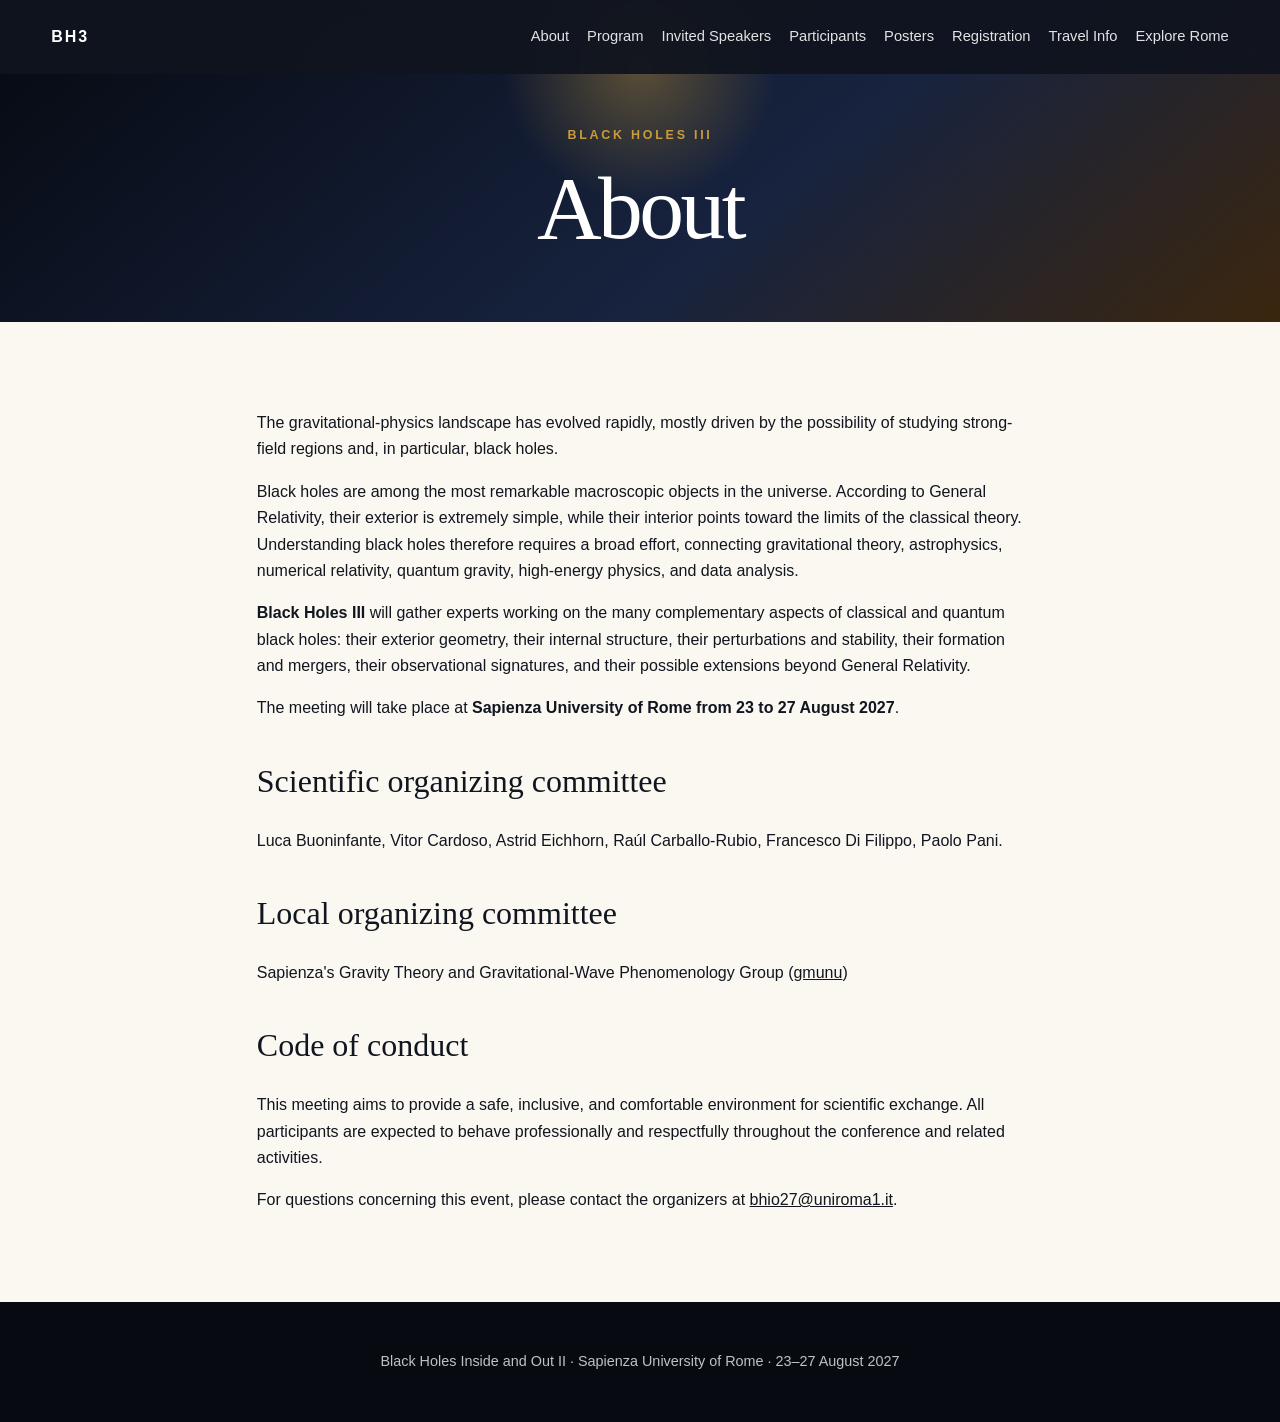
==== about.html @ e86821a5 "footer" ====
<!doctype html><html lang="en"><head>
<link rel="icon" type="image/png" href="assets/favicon.png">
<link rel="apple-touch-icon" href="assets/favicon.png">
<meta charset="utf-8"/><meta name="viewport" content="width=device-width, initial-scale=1"/><title>About — BH3</title><link rel="stylesheet" href="assets/style.css"/></head><body><header class="site-header small"><nav class="nav"><a class="brand" href="index.html">BH3</a><button class="nav-toggle" aria-label="Toggle navigation">☰</button>
<div class="nav-links">
        <a href="about.html">About</a>
        <a href="program.html">Program</a>
        <a href="speakers.html">Invited Speakers</a>
        <a href="participants.html">Participants</a>
        <a href="posters.html">Posters</a>
        <a href="registration.html">Registration</a>
        <a href="travel.html">Travel Info</a>
        <a href="explore-rome.html">Explore Rome</a>
      </div>
</nav></header><main class="page"><section class="page-title"><p class="eyebrow">Black Holes III</p><h1>About</h1></section><section class="section narrow"><p>The gravitational-physics landscape has evolved rapidly, mostly driven by the possibility of studying strong-field regions and, in particular, black holes.</p><p>Black holes are among the most remarkable macroscopic objects in the universe. According to General Relativity, their exterior is extremely simple, while their interior points toward the limits of the classical theory. Understanding black holes therefore requires a broad effort, connecting gravitational theory, astrophysics, numerical relativity, quantum gravity, high-energy physics, and data analysis.</p><p><strong>Black Holes III</strong> will gather experts working on the many complementary aspects of classical and quantum black holes: their exterior geometry, their internal structure, their perturbations and stability, their formation and mergers, their observational signatures, and their possible extensions beyond General Relativity.</p><p>The meeting will take place at <strong>Sapienza University of Rome from 23 to 27 August 2027</strong>.</p><h2>Scientific organizing committee</h2><p>Luca Buoninfante, Vitor Cardoso, Astrid Eichhorn, Raúl Carballo-Rubio, Francesco Di Filippo, Paolo Pani.</p><h2>Local organizing committee</h2><p>
 Sapienza's Gravity Theory and Gravitational-Wave Phenomenology Group (<a href="https://gmunu.web.uniroma1.it/"
     target="_blank"
     rel="noopener noreferrer">gmunu</a>)
  </p><h2>Code of conduct</h2><p>This meeting aims to provide a safe, inclusive, and comfortable environment for scientific exchange. All participants are expected to behave professionally and respectfully throughout the conference and related activities.</p><p>For questions concerning this event, please contact the organizers at <a href="mailto:bhio27@uniroma1.it">bhio27@uniroma1.it</a>.</p></section></main>
  <script src="footer.js"></script>
  <script src="assets/script.js"></script></body></html>
---- assets/style.css ----
:root {
  --ink: #10151f;
  --paper: #fbf8f2;
  --paper-2: #f2ede4;
  --gold: #c89b3c;
  --blue: #17233f;
  --muted: #697181;
  --line: #ddd3c3;
}
* { box-sizing: border-box; }
html { scroll-behavior: smooth; }
body {
  margin: 0;
  color: var(--ink);
  background: var(--paper);
  font-family: Inter, -apple-system, BlinkMacSystemFont, "Segoe UI", sans-serif;
  line-height: 1.65;
}
a { color: inherit; }
.site-header {
    position: fixed;
    top: 0;
    left: 0;
    right: 0;
    z-index: 1000;

    background: rgba(16, 21, 31, 0.95);
    backdrop-filter: blur(8px);
}
.site-header.small {
    background: rgba(16,21,31,.95);
}
.nav {
  min-height: 74px;
  display: flex;
  align-items: center;
  justify-content: space-between;
  gap: 20px;
  padding: 0 4vw;
  color: white;
}
.brand {
  font-weight: 800;
  letter-spacing: .12em;
  text-decoration: none;
  text-transform: uppercase;
  white-space: nowrap;
}
.nav-links {
  display: flex;
  flex-wrap: wrap;
  justify-content: flex-end;
  gap: 18px;
  font-size: .92rem;
}
.nav-links a {
  color: rgba(255,255,255,.88);
  text-decoration: none;
  border-bottom: 1px solid transparent;
}
.nav-links a:hover { color: white; border-color: var(--gold); }
.nav-toggle { display: none; background: transparent; color: white; border: 0; font-size: 1.6rem; }

.hero {
  min-height: 100vh;
  display: grid;
  place-items: center;
  position: relative;
  overflow: hidden;

  background-image: url("bhio-topics-hero-v2.png");
  background-size: cover;
  background-position: center;
  background-repeat: no-repeat;
}

.hero::before {
  content: none;
}

.hero-overlay {
  position: absolute;
  inset: 0;
  background: linear-gradient(
    90deg,
    rgba(2, 3, 8, 0.48),
    rgba(2, 3, 8, 0.22) 60%,
    rgba(2, 3, 8, 0.36)
  );
}


.hero-content {
  position: relative;
  z-index: 2;
  max-width: 980px;
  padding: 120px 24px 60px;
  color: white;
  text-align: center;
}
.eyebrow {
  margin: 0 0 12px;
  color: var(--gold);
  text-transform: uppercase;
  letter-spacing: .22em;
  font-size: .78rem;
  font-weight: 800;
}
h1, h2, h3 { line-height: 1.12; }
.hero h1 {
  margin: 0 0 28px;
  font-family: Georgia, 'Times New Roman', serif;
  font-size: clamp(3.4rem, 9vw, 8.7rem);
  font-weight: 500;
  letter-spacing: -.05em;
  text-shadow: 0 18px 48px rgba(0,0,0,.65);
}
.venue, .city, .dates {
  margin: 6px 0;
  font-size: clamp(1.15rem, 2vw, 1.55rem);
  letter-spacing: .03em;
}
.dates { color: #f3d18b; font-weight: 700; }
.hero-actions { display: flex; flex-wrap: wrap; justify-content: center; gap: 14px; margin-top: 32px; }
.button {
  display: inline-block;
  padding: 12px 18px;
  border-radius: 999px;
  text-decoration: none;
  font-weight: 700;
  border: 1px solid currentColor;
}
.button.primary { color: #10151f; background: var(--gold); border-color: var(--gold); }
.button.secondary { color: white; background: rgba(255,255,255,.08); border-color: rgba(255,255,255,.55); }
.section { padding: 72px 6vw; }
.narrow { max-width: 920px; margin: 0 auto; }
.section h2 { font-size: clamp(2rem, 4vw, 3.4rem); font-family: Georgia, 'Times New Roman', serif; font-weight: 500; margin: 0 0 28px; }
.intro p, .theme-block p { font-size: 1.18rem; }
.cards-section { background: var(--paper-2); }
.cards { max-width: 1120px; margin: 0 auto; display: grid; grid-template-columns: repeat(3, 1fr); gap: 24px; }
.card { background: white; border: 1px solid var(--line); padding: 28px; min-height: 190px; box-shadow: 0 18px 40px rgba(20,16,10,.06); }
.card h3 { margin-top: 0; font-size: 1.45rem; }
.theme-block { border-top: 1px solid var(--line); border-bottom: 1px solid var(--line); }
.sponsors { text-align: center; background: #10151f; color: white; }
.muted { color: var(--muted); }
.sponsors .muted { color: rgba(255,255,255,.62); }
footer { padding: 34px 6vw; background: #070a10; color: rgba(255,255,255,.75); text-align: center; font-size: .9rem; }
.page { min-height: 70vh; }
.page-title { padding: 125px 6vw 64px; color: white; background: radial-gradient(circle at 50% 20%, rgba(200,155,60,.4), transparent 20%), linear-gradient(140deg, #060910, #17233f 60%, #3b260e); text-align: center; }
.page-title h1 { margin: 0; font-size: clamp(3rem, 7vw, 6rem); font-family: Georgia, 'Times New Roman', serif; font-weight: 500; letter-spacing: -.04em; }
.page .section h2 { font-size: 2rem; margin-top: 42px; }
.name-list {
    list-style: none;
    padding: 0;
    margin: 0;
    column-count: 1 !important;
    columns: 1 !important;
    column-gap: 0 !important;
}

.name-list li {
    display: block;
    width: 100%;
    padding: 10px 0;
    border-bottom: 1px solid var(--line);
}
.schedule h2 { padding-top: 24px; border-top: 1px solid var(--line); }
ul { padding-left: 1.2rem; }
@media (max-width: 900px) {
  .nav { align-items: flex-start; padding-top: 22px; padding-bottom: 22px; }
  .nav-toggle { display: block; }
  .nav-links { display: none; width: 100%; flex-direction: column; gap: 10px; padding-top: 18px; }
  .nav.open { flex-wrap: wrap; }
  .nav.open .nav-links { display: flex; }
  .cards { grid-template-columns: 1fr; }
  .name-list { columns: 1; }
}

.logo-row {
  display: grid;
  grid-template-columns: repeat(3, minmax(0, 1fr));
  gap: 18px;
  max-width: 650px;
  margin: 24px auto 0;
}

.logo-card {
  height: 105px;
  padding: 18px;
  display: flex;
  align-items: center;
  justify-content: center;
  background: #fff;
  border-radius: 4px;
  box-sizing: border-box;
}

.logo-card img {
  display: block;
  width: 100%;
  height: 100%;
  max-width: 155px;
  object-fit: contain;
}

.support-label {
  margin-top: 28px;
  color: var(--muted);
  font-size: 0.9rem;
  font-weight: 700;
  text-transform: uppercase;
  letter-spacing: 0.08em;
}

@media (max-width: 700px) {
  .logo-row {
    grid-template-columns: repeat(2, minmax(0, 1fr));
  }

  .logo-card {
    height: 90px;
    padding: 14px;
  }
/* } */

.speaker-table {
  width: 100%;
  border-collapse: collapse;
  table-layout: fixed;
}

.speaker-table th,
.speaker-table td {
  padding: 12px 16px;
  text-align: left;
  vertical-align: top;
  border-bottom: 1px solid var(--line);
}

.speaker-table th:first-child,
.speaker-table td:first-child {
  width: 46%;
  padding-right: 32px;
}

.speaker-table th:last-child,
.speaker-table td:last-child {
  width: 62%;
}

.form-frame {
  max-width: 820px;
  margin: 2rem auto;
  background: #ffffff;
  border-radius: 18px;
  overflow: hidden;
  box-shadow: 0 20px 60px rgba(0, 0, 0, 0.18);
}

.questions-block {
  margin-top: 3rem;
}
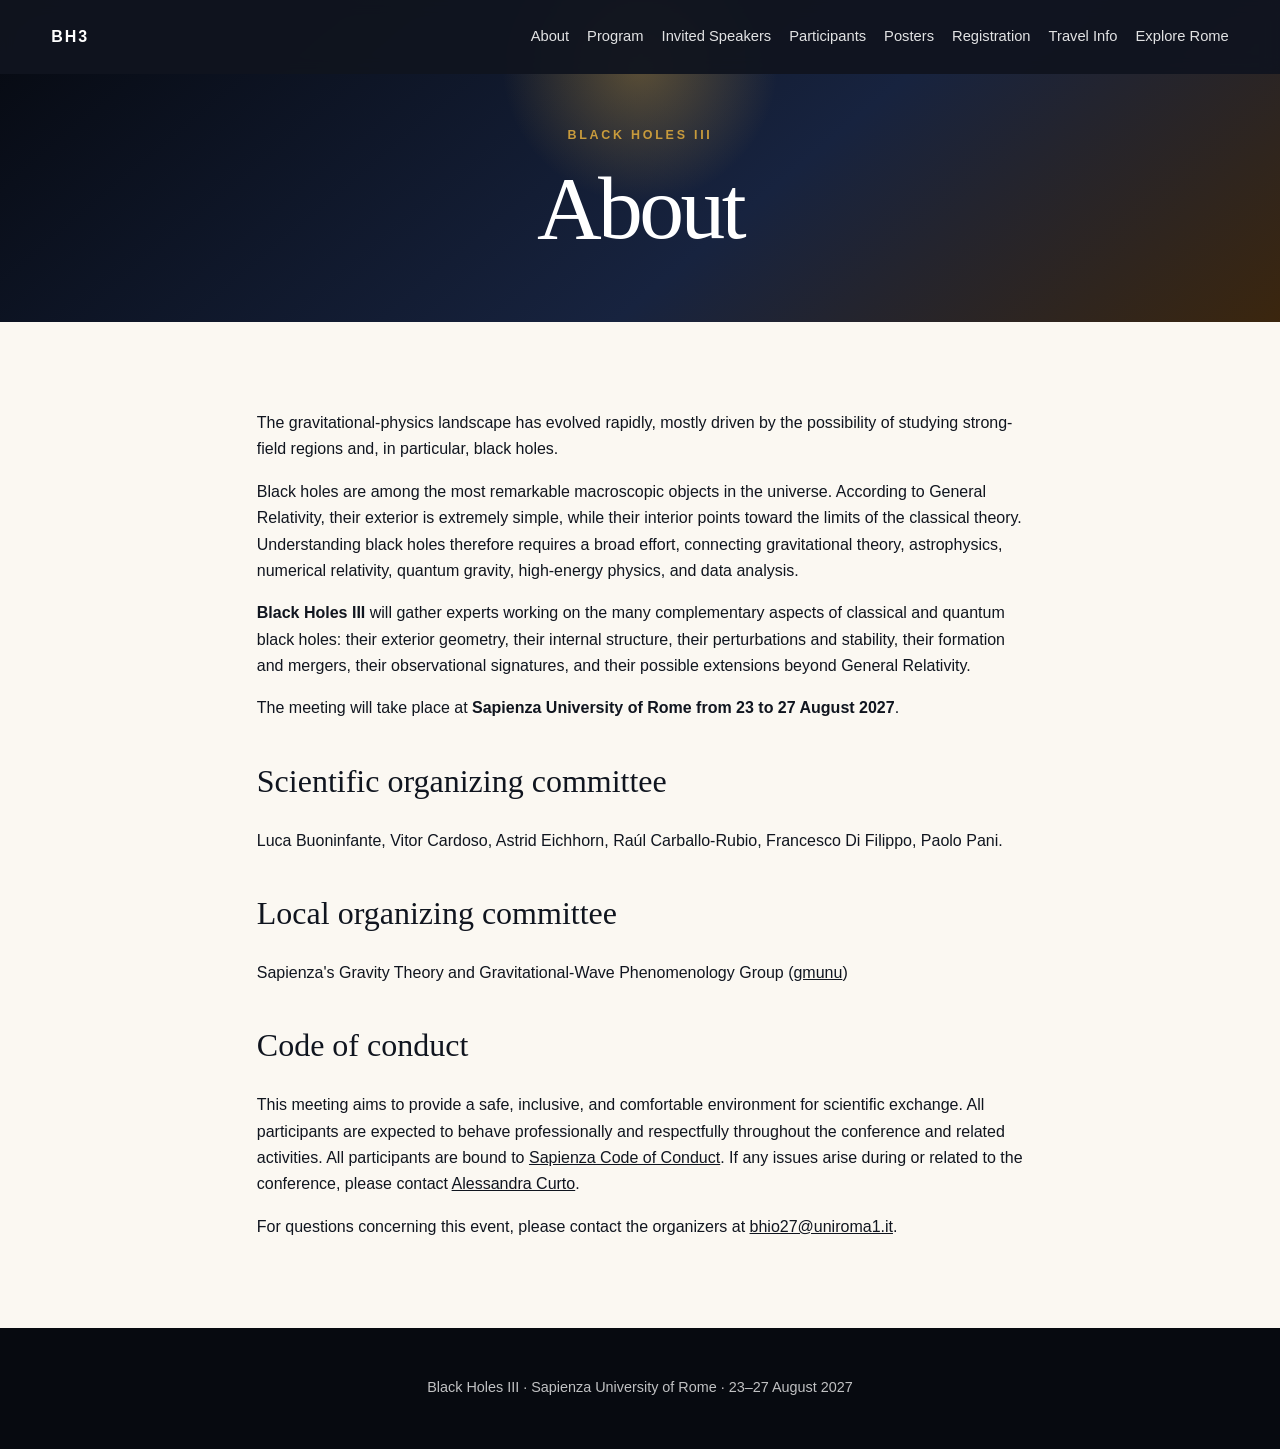
==== commit bb0eb6c6: "conduct" ====
--- a/about.html
+++ b/about.html
@@ -16,6 +16,9 @@
  Sapienza's Gravity Theory and Gravitational-Wave Phenomenology Group (<a href="https://gmunu.web.uniroma1.it/"
      target="_blank"
      rel="noopener noreferrer">gmunu</a>)
-  </p><h2>Code of conduct</h2><p>This meeting aims to provide a safe, inclusive, and comfortable environment for scientific exchange. All participants are expected to behave professionally and respectfully throughout the conference and related activities.</p><p>For questions concerning this event, please contact the organizers at <a href="mailto:bhio27@uniroma1.it">bhio27@uniroma1.it</a>.</p></section></main>
+  </p><h2>Code of conduct</h2><p>
+  This meeting aims to provide a safe, inclusive, and comfortable environment for scientific exchange. All participants are expected to behave professionally and respectfully throughout the conference and related activities. All participants are bound to <a href="https://www.uniroma1.it/en/documento/code-ethics-and-conduct" rel="noopener noreferrer" target="_blank">Sapienza Code of Conduct</a>. If any issues arise during or related to the conference, please contact <a href="mailto:alessandra.curto@uniroma1.it">Alessandra Curto</a>.
+  </p>
+  <p>For questions concerning this event, please contact the organizers at <a href="mailto:bhio27@uniroma1.it">bhio27@uniroma1.it</a>.</p></section></main>
   <script src="footer.js"></script>
   <script src="assets/script.js"></script></body></html>
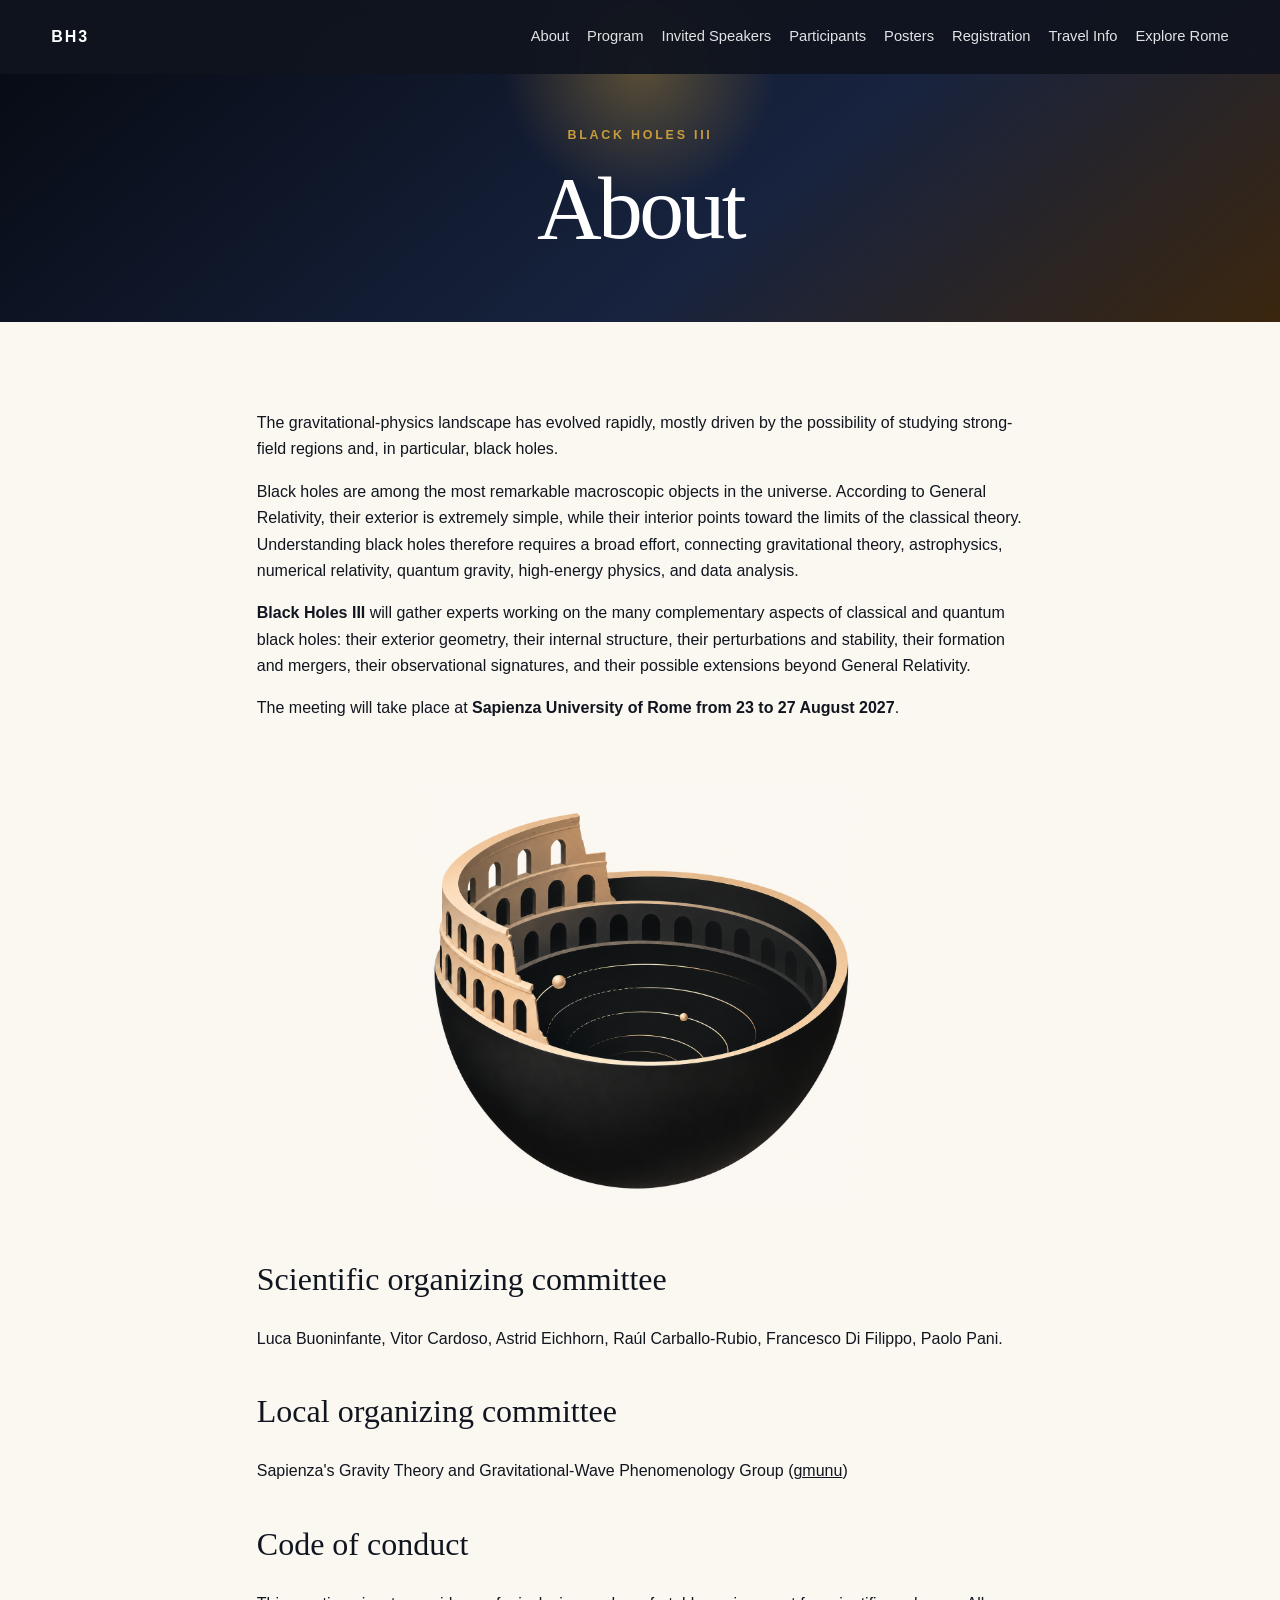
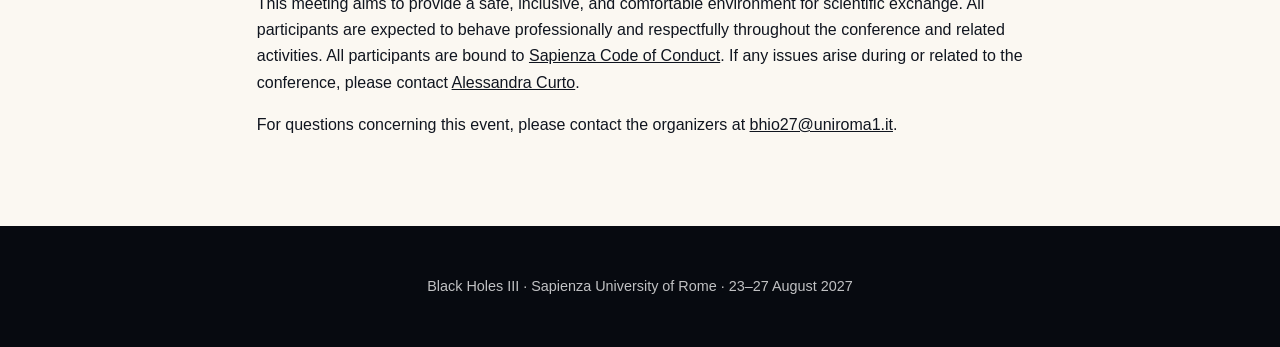
==== commit db898844: "logo" ====
--- a/about.html
+++ b/about.html
@@ -12,7 +12,15 @@
         <a href="travel.html">Travel Info</a>
         <a href="explore-rome.html">Explore Rome</a>
       </div>
-</nav></header><main class="page"><section class="page-title"><p class="eyebrow">Black Holes III</p><h1>About</h1></section><section class="section narrow"><p>The gravitational-physics landscape has evolved rapidly, mostly driven by the possibility of studying strong-field regions and, in particular, black holes.</p><p>Black holes are among the most remarkable macroscopic objects in the universe. According to General Relativity, their exterior is extremely simple, while their interior points toward the limits of the classical theory. Understanding black holes therefore requires a broad effort, connecting gravitational theory, astrophysics, numerical relativity, quantum gravity, high-energy physics, and data analysis.</p><p><strong>Black Holes III</strong> will gather experts working on the many complementary aspects of classical and quantum black holes: their exterior geometry, their internal structure, their perturbations and stability, their formation and mergers, their observational signatures, and their possible extensions beyond General Relativity.</p><p>The meeting will take place at <strong>Sapienza University of Rome from 23 to 27 August 2027</strong>.</p><h2>Scientific organizing committee</h2><p>Luca Buoninfante, Vitor Cardoso, Astrid Eichhorn, Raúl Carballo-Rubio, Francesco Di Filippo, Paolo Pani.</p><h2>Local organizing committee</h2><p>
+</nav></header><main class="page"><section class="page-title"><p class="eyebrow">Black Holes III</p><h1>About</h1></section><section class="section narrow"><p>The gravitational-physics landscape has evolved rapidly, mostly driven by the possibility of studying strong-field regions and, in particular, black holes.</p><p>Black holes are among the most remarkable macroscopic objects in the universe. According to General Relativity, their exterior is extremely simple, while their interior points toward the limits of the classical theory. Understanding black holes therefore requires a broad effort, connecting gravitational theory, astrophysics, numerical relativity, quantum gravity, high-energy physics, and data analysis.</p><p><strong>Black Holes III</strong> will gather experts working on the many complementary aspects of classical and quantum black holes: their exterior geometry, their internal structure, their perturbations and stability, their formation and mergers, their observational signatures, and their possible extensions beyond General Relativity.</p><p>The meeting will take place at <strong>Sapienza University of Rome from 23 to 27 August 2027</strong>.</p>
+<div class="about-logo-block">
+  <img
+    src="logo.png"
+    alt="Black Holes III logo"
+    class="about-logo"
+  >
+</div>
+<h2>Scientific organizing committee</h2><p>Luca Buoninfante, Vitor Cardoso, Astrid Eichhorn, Raúl Carballo-Rubio, Francesco Di Filippo, Paolo Pani.</p><h2>Local organizing committee</h2><p>
  Sapienza's Gravity Theory and Gravitational-Wave Phenomenology Group (<a href="https://gmunu.web.uniroma1.it/"
      target="_blank"
      rel="noopener noreferrer">gmunu</a>)
--- a/assets/style.css
+++ b/assets/style.css
@@ -221,17 +221,16 @@
     height: 90px;
     padding: 14px;
   }
-/* } */
+}
 
 .speaker-table {
   width: 100%;
   border-collapse: collapse;
-  table-layout: fixed;
 }
 
 .speaker-table th,
 .speaker-table td {
-  padding: 12px 16px;
+  padding: 12px 18px;
   text-align: left;
   vertical-align: top;
   border-bottom: 1px solid var(--line);
@@ -239,13 +238,14 @@
 
 .speaker-table th:first-child,
 .speaker-table td:first-child {
-  width: 46%;
-  padding-right: 32px;
+  width: 42%;
+  padding-right: 3rem;
+  white-space: nowrap;
 }
 
 .speaker-table th:last-child,
 .speaker-table td:last-child {
-  width: 62%;
+  width: 58%;
 }
 
 .form-frame {
@@ -260,3 +260,14 @@
 .questions-block {
   margin-top: 3rem;
 }
+
+.about-logo-block {
+  margin: 4rem auto 3rem auto;
+  text-align: center;
+}
+
+.about-logo {
+  max-width: 420px;
+  width: 75%;
+  height: auto;
+}
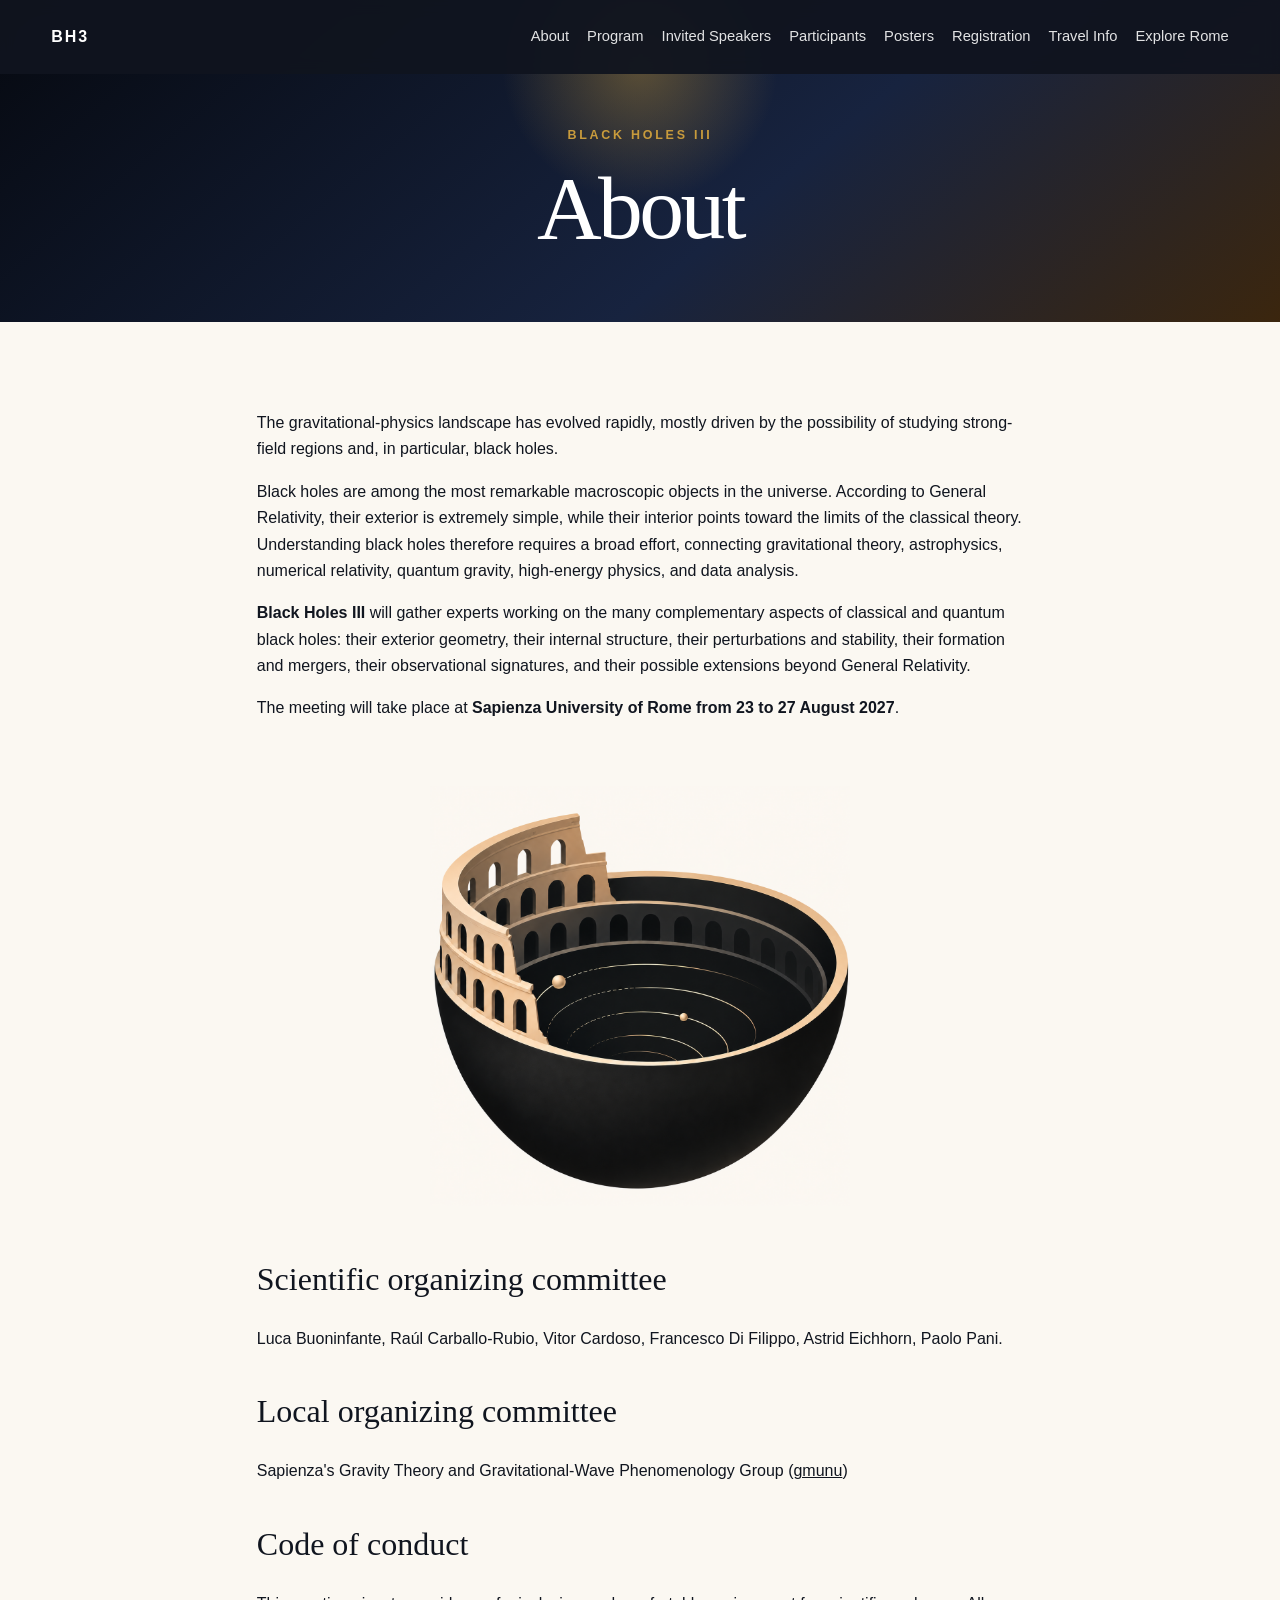
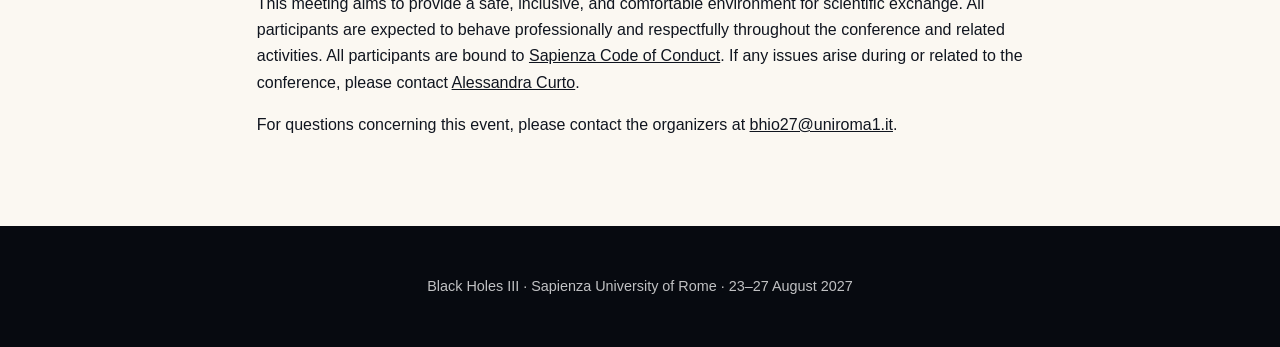
==== commit d9e29ab3: "Update about.html" ====
--- a/about.html
+++ b/about.html
@@ -20,7 +20,7 @@
     class="about-logo"
   >
 </div>
-<h2>Scientific organizing committee</h2><p>Luca Buoninfante, Vitor Cardoso, Astrid Eichhorn, Raúl Carballo-Rubio, Francesco Di Filippo, Paolo Pani.</p><h2>Local organizing committee</h2><p>
+<h2>Scientific organizing committee</h2><p>Luca Buoninfante, Raúl Carballo-Rubio, Vitor Cardoso, Francesco Di Filippo, Astrid Eichhorn, Paolo Pani.</p><h2>Local organizing committee</h2><p>
  Sapienza's Gravity Theory and Gravitational-Wave Phenomenology Group (<a href="https://gmunu.web.uniroma1.it/"
      target="_blank"
      rel="noopener noreferrer">gmunu</a>)
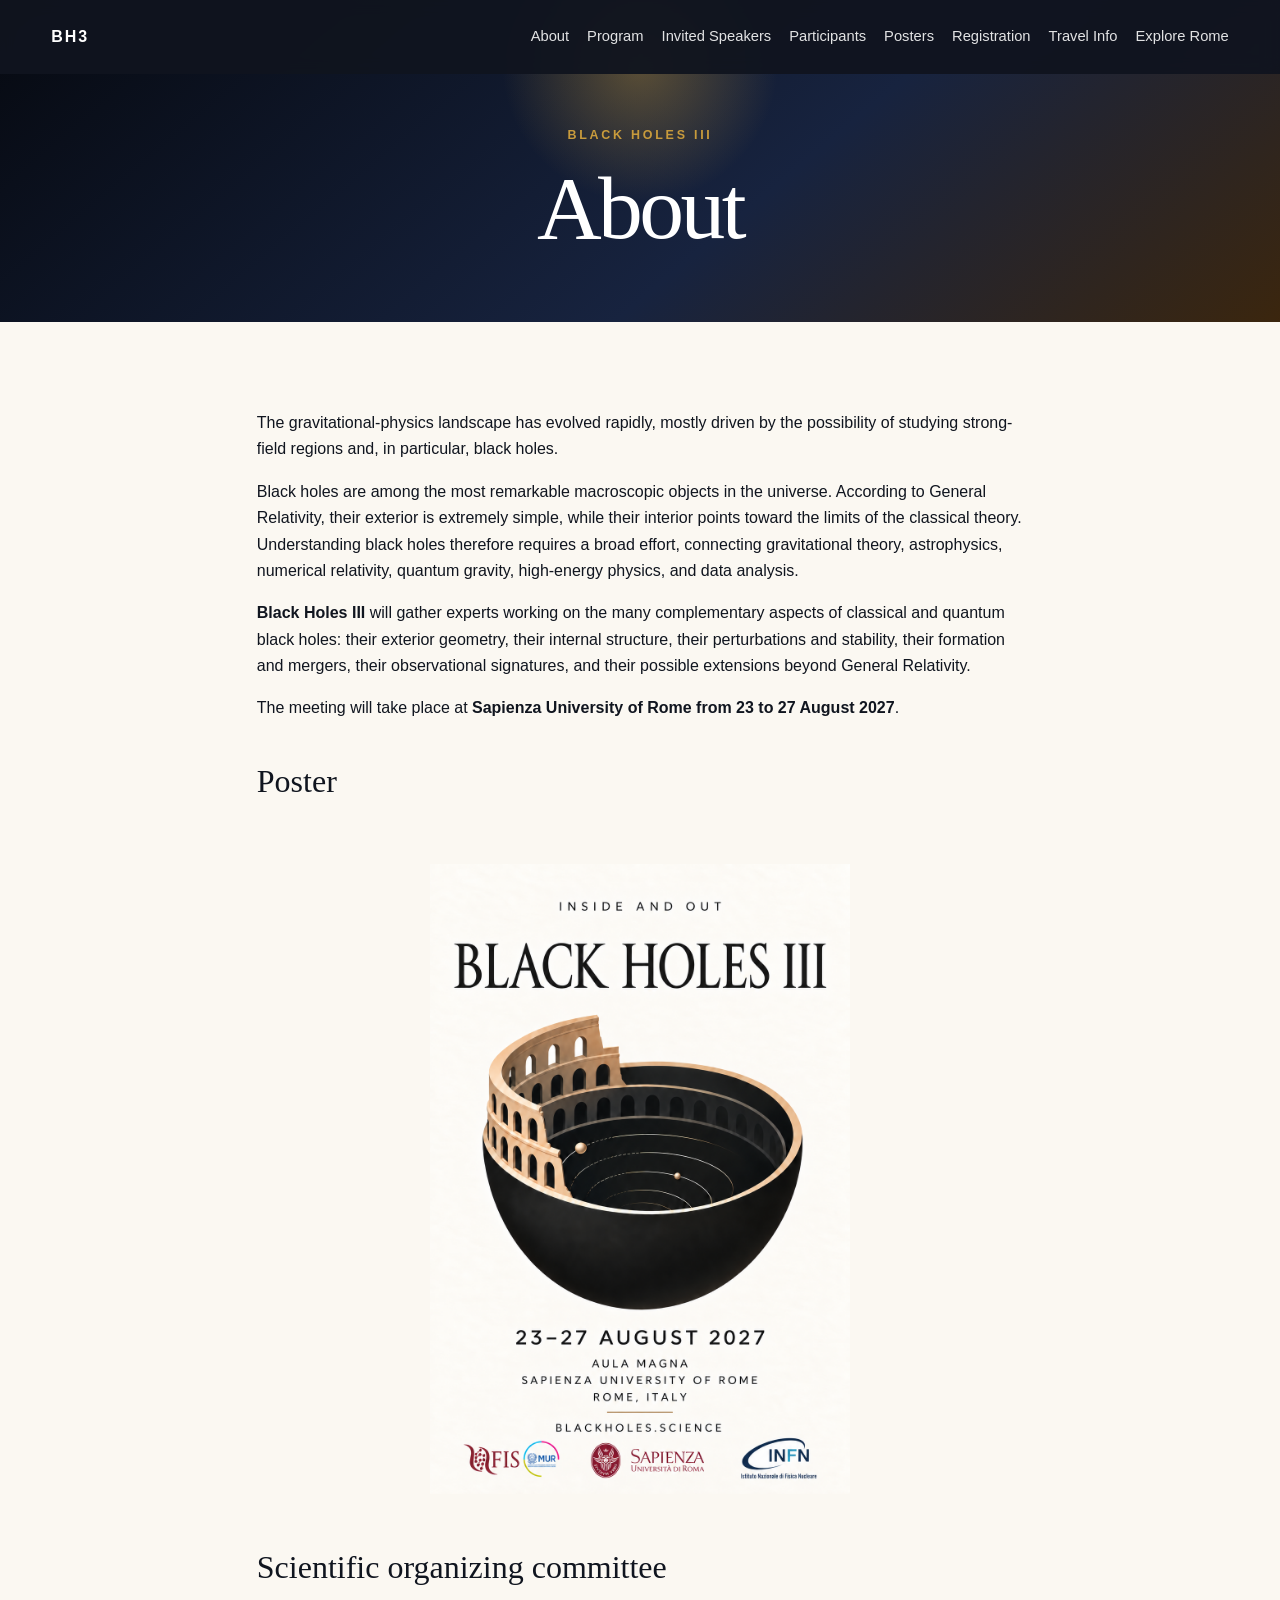
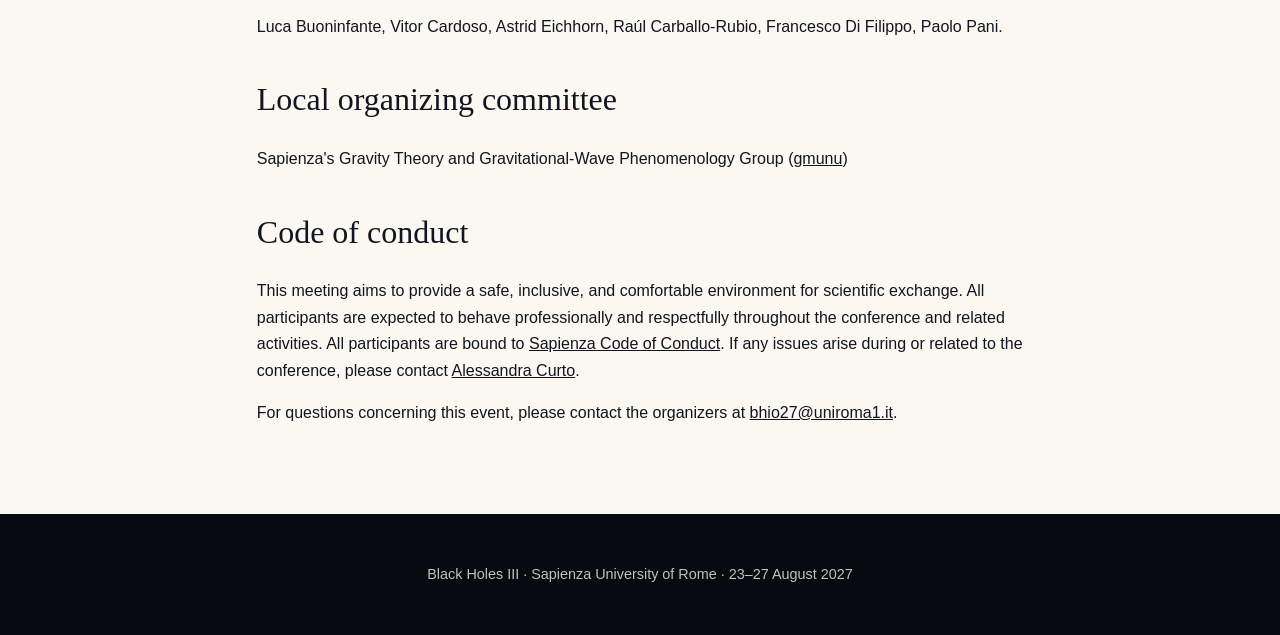
==== commit 48911f7e: "poster" ====
--- a/about.html
+++ b/about.html
@@ -13,14 +13,23 @@
         <a href="explore-rome.html">Explore Rome</a>
       </div>
 </nav></header><main class="page"><section class="page-title"><p class="eyebrow">Black Holes III</p><h1>About</h1></section><section class="section narrow"><p>The gravitational-physics landscape has evolved rapidly, mostly driven by the possibility of studying strong-field regions and, in particular, black holes.</p><p>Black holes are among the most remarkable macroscopic objects in the universe. According to General Relativity, their exterior is extremely simple, while their interior points toward the limits of the classical theory. Understanding black holes therefore requires a broad effort, connecting gravitational theory, astrophysics, numerical relativity, quantum gravity, high-energy physics, and data analysis.</p><p><strong>Black Holes III</strong> will gather experts working on the many complementary aspects of classical and quantum black holes: their exterior geometry, their internal structure, their perturbations and stability, their formation and mergers, their observational signatures, and their possible extensions beyond General Relativity.</p><p>The meeting will take place at <strong>Sapienza University of Rome from 23 to 27 August 2027</strong>.</p>
+
+<h2 style="margin-bottom: 1px;">Poster</h2>
 <div class="about-logo-block">
-  <img
-    src="logo.png"
-    alt="Black Holes III logo"
-    class="about-logo"
+  <a
+    href="assets/poster.pdf"
+    download
+    aria-label="Download the Black Holes III poster as a PDF"
   >
+    <img
+      src="assets/poster.png"
+      alt="Black Holes III poster — click to download the PDF"
+      class="about-logo"
+    >
+  </a>
 </div>
-<h2>Scientific organizing committee</h2><p>Luca Buoninfante, Raúl Carballo-Rubio, Vitor Cardoso, Francesco Di Filippo, Astrid Eichhorn, Paolo Pani.</p><h2>Local organizing committee</h2><p>
+
+<h2>Scientific organizing committee</h2><p>Luca Buoninfante, Vitor Cardoso, Astrid Eichhorn, Raúl Carballo-Rubio, Francesco Di Filippo, Paolo Pani.</p><h2>Local organizing committee</h2><p>
  Sapienza's Gravity Theory and Gravitational-Wave Phenomenology Group (<a href="https://gmunu.web.uniroma1.it/"
      target="_blank"
      rel="noopener noreferrer">gmunu</a>)
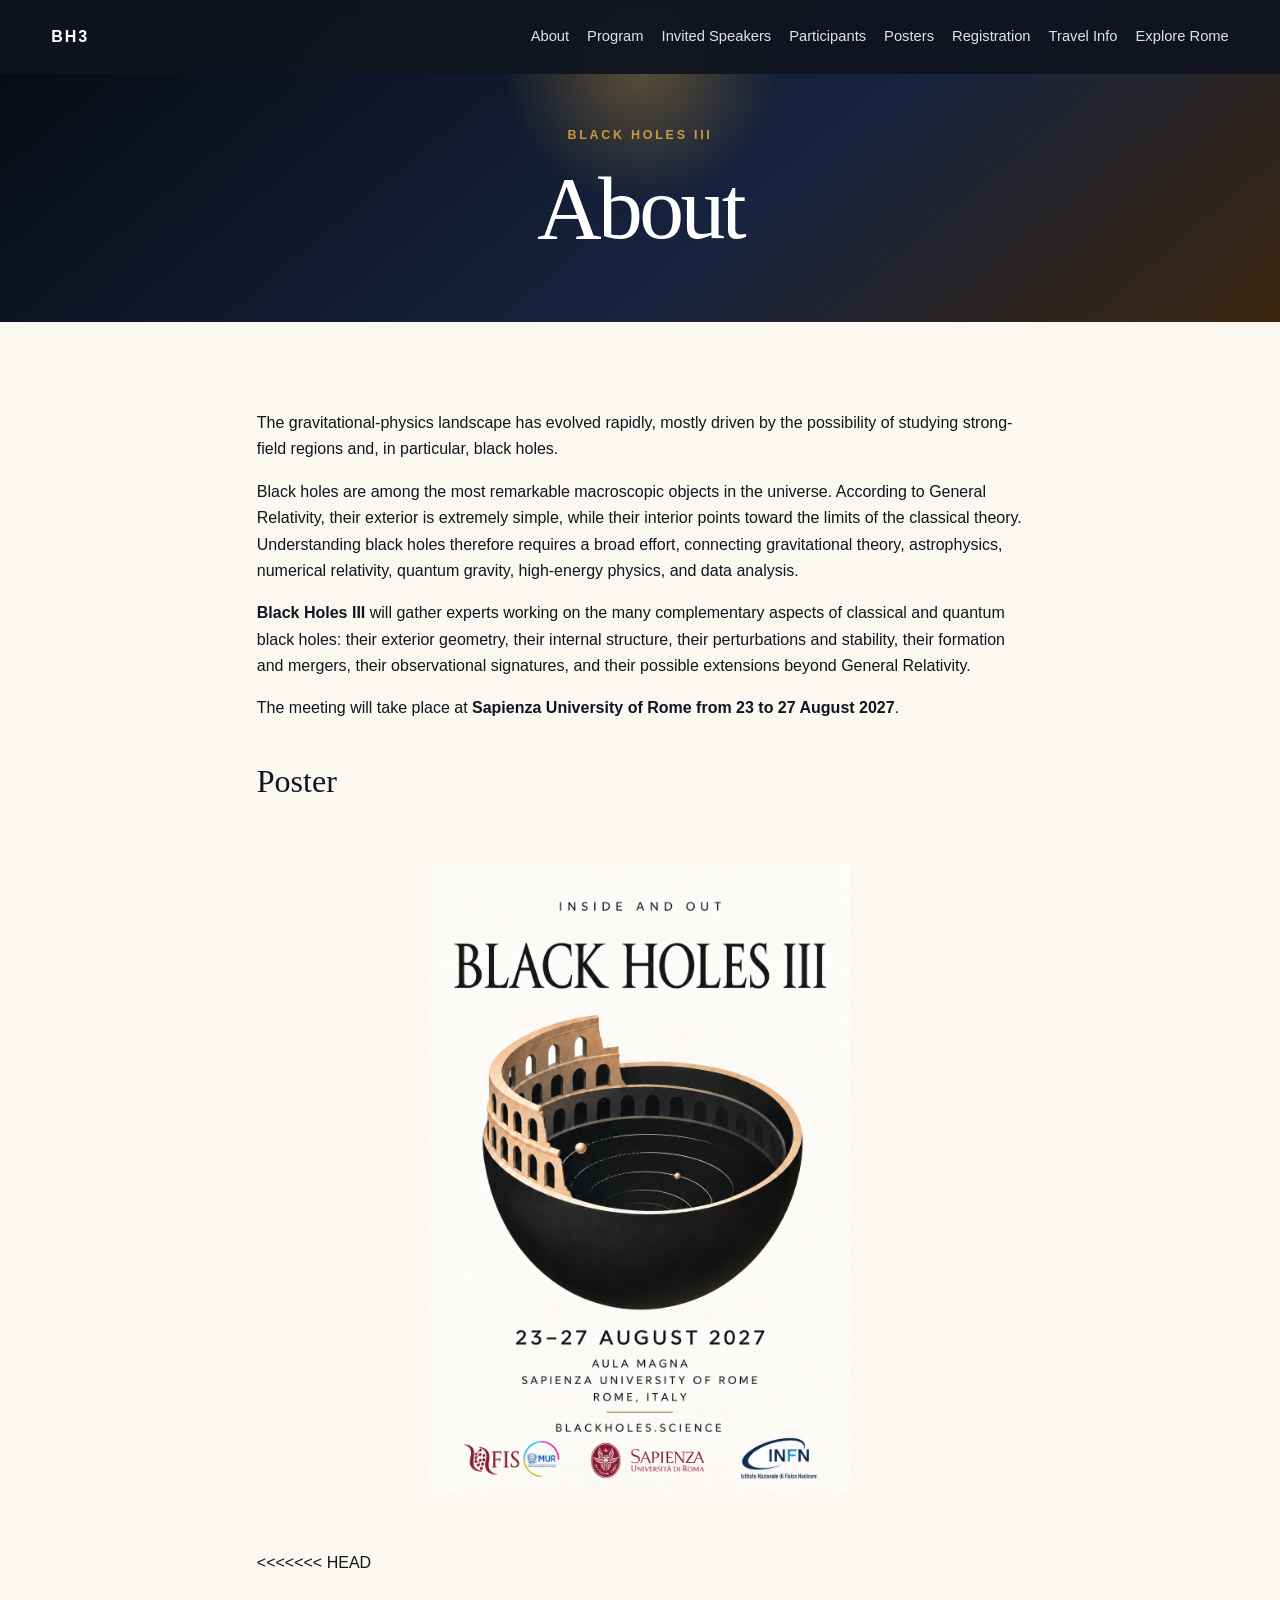
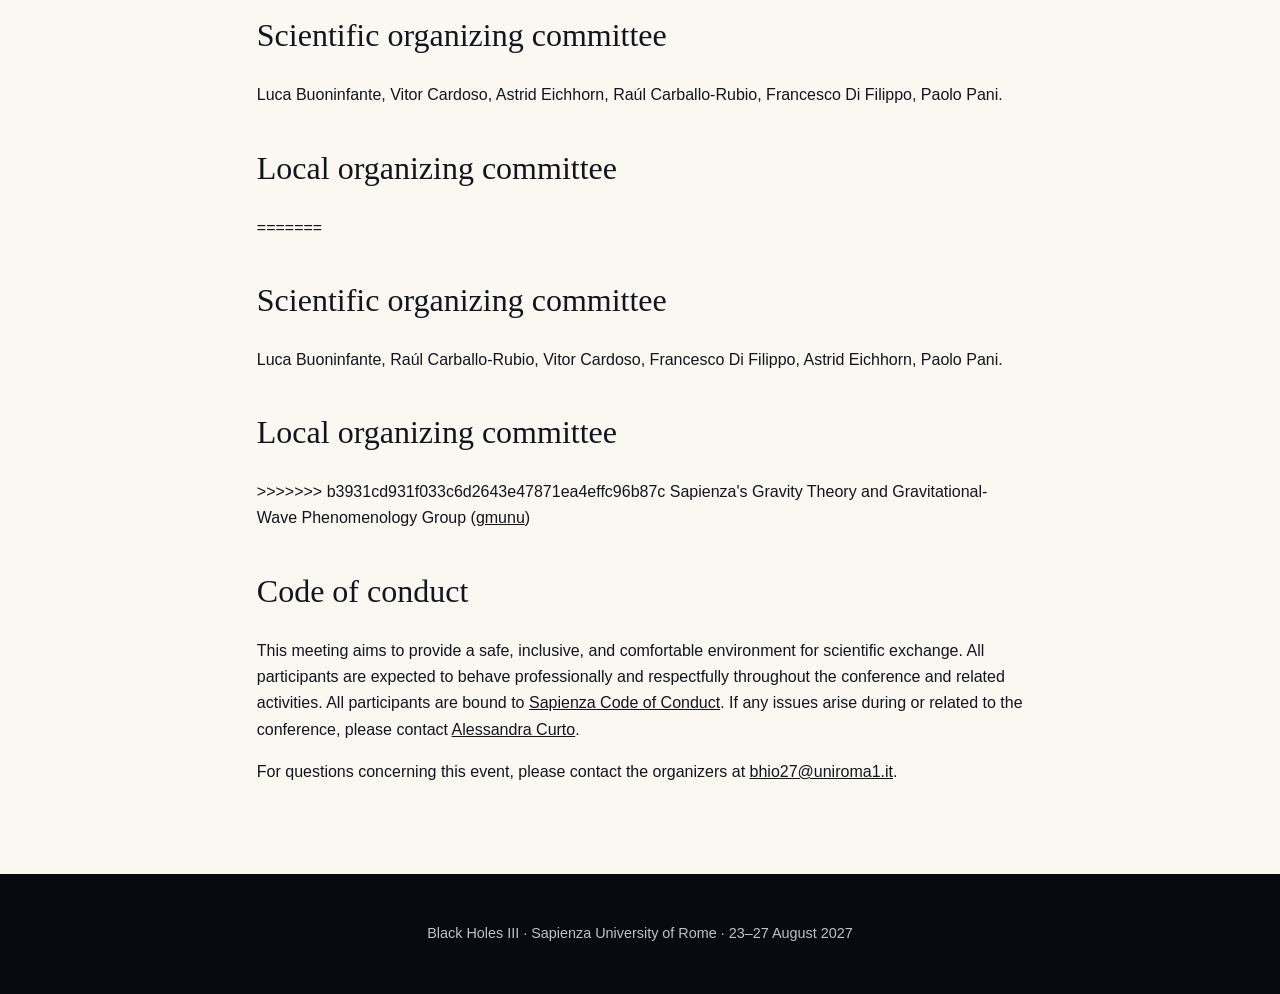
==== commit 3d2b1fe4: "poster" ====
--- a/about.html
+++ b/about.html
@@ -28,8 +28,12 @@
     >
   </a>
 </div>
+<<<<<<< HEAD
 
 <h2>Scientific organizing committee</h2><p>Luca Buoninfante, Vitor Cardoso, Astrid Eichhorn, Raúl Carballo-Rubio, Francesco Di Filippo, Paolo Pani.</p><h2>Local organizing committee</h2><p>
+=======
+<h2>Scientific organizing committee</h2><p>Luca Buoninfante, Raúl Carballo-Rubio, Vitor Cardoso, Francesco Di Filippo, Astrid Eichhorn, Paolo Pani.</p><h2>Local organizing committee</h2><p>
+>>>>>>> b3931cd931f033c6d2643e47871ea4effc96b87c
  Sapienza's Gravity Theory and Gravitational-Wave Phenomenology Group (<a href="https://gmunu.web.uniroma1.it/"
      target="_blank"
      rel="noopener noreferrer">gmunu</a>)
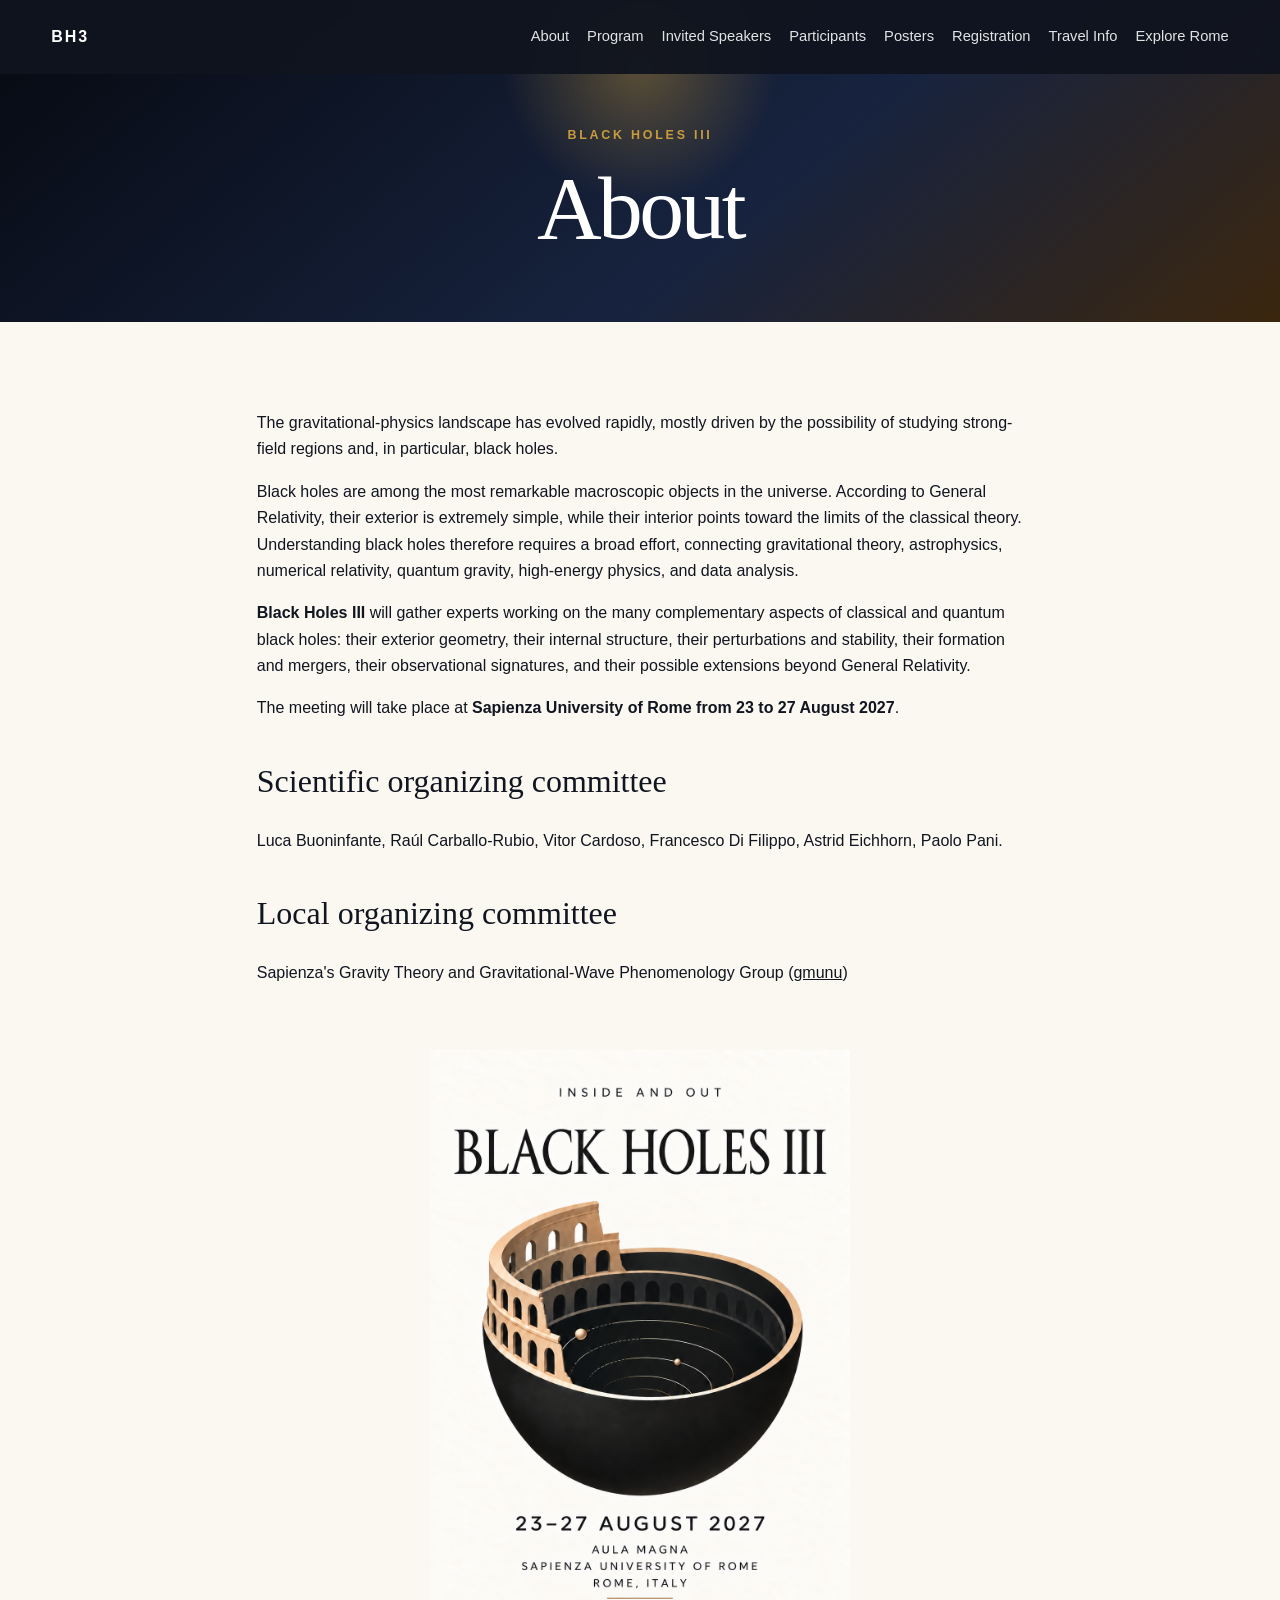
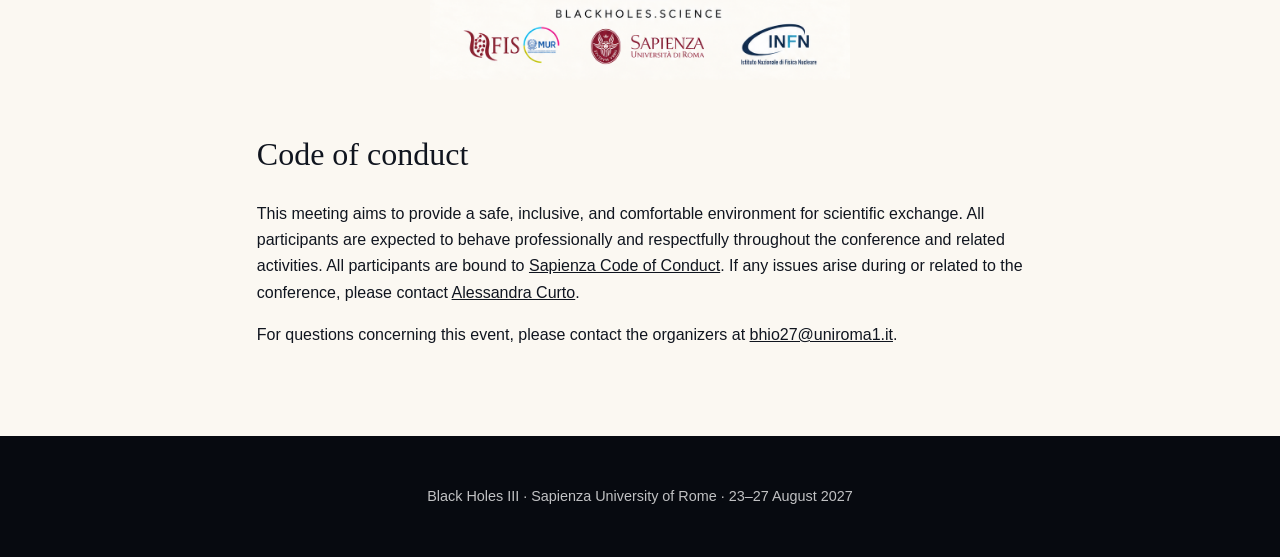
==== commit 688e3287: "poster" ====
--- a/about.html
+++ b/about.html
@@ -14,7 +14,16 @@
       </div>
 </nav></header><main class="page"><section class="page-title"><p class="eyebrow">Black Holes III</p><h1>About</h1></section><section class="section narrow"><p>The gravitational-physics landscape has evolved rapidly, mostly driven by the possibility of studying strong-field regions and, in particular, black holes.</p><p>Black holes are among the most remarkable macroscopic objects in the universe. According to General Relativity, their exterior is extremely simple, while their interior points toward the limits of the classical theory. Understanding black holes therefore requires a broad effort, connecting gravitational theory, astrophysics, numerical relativity, quantum gravity, high-energy physics, and data analysis.</p><p><strong>Black Holes III</strong> will gather experts working on the many complementary aspects of classical and quantum black holes: their exterior geometry, their internal structure, their perturbations and stability, their formation and mergers, their observational signatures, and their possible extensions beyond General Relativity.</p><p>The meeting will take place at <strong>Sapienza University of Rome from 23 to 27 August 2027</strong>.</p>
 
-<h2 style="margin-bottom: 1px;">Poster</h2>
+
+
+<h2>Scientific organizing committee</h2><p>Luca Buoninfante, Raúl Carballo-Rubio, Vitor Cardoso, Francesco Di Filippo, Astrid Eichhorn, Paolo Pani.</p><h2>Local organizing committee</h2>
+<p>
+ Sapienza's Gravity Theory and Gravitational-Wave Phenomenology Group (<a href="https://gmunu.web.uniroma1.it/"
+     target="_blank"
+     rel="noopener noreferrer">gmunu</a>)
+  </p>
+
+
 <div class="about-logo-block">
   <a
     href="assets/poster.pdf"
@@ -28,16 +37,9 @@
     >
   </a>
 </div>
-<<<<<<< HEAD
 
-<h2>Scientific organizing committee</h2><p>Luca Buoninfante, Vitor Cardoso, Astrid Eichhorn, Raúl Carballo-Rubio, Francesco Di Filippo, Paolo Pani.</p><h2>Local organizing committee</h2><p>
-=======
-<h2>Scientific organizing committee</h2><p>Luca Buoninfante, Raúl Carballo-Rubio, Vitor Cardoso, Francesco Di Filippo, Astrid Eichhorn, Paolo Pani.</p><h2>Local organizing committee</h2><p>
->>>>>>> b3931cd931f033c6d2643e47871ea4effc96b87c
- Sapienza's Gravity Theory and Gravitational-Wave Phenomenology Group (<a href="https://gmunu.web.uniroma1.it/"
-     target="_blank"
-     rel="noopener noreferrer">gmunu</a>)
-  </p><h2>Code of conduct</h2><p>
+
+  <h2>Code of conduct</h2><p>
   This meeting aims to provide a safe, inclusive, and comfortable environment for scientific exchange. All participants are expected to behave professionally and respectfully throughout the conference and related activities. All participants are bound to <a href="https://www.uniroma1.it/en/documento/code-ethics-and-conduct" rel="noopener noreferrer" target="_blank">Sapienza Code of Conduct</a>. If any issues arise during or related to the conference, please contact <a href="mailto:alessandra.curto@uniroma1.it">Alessandra Curto</a>.
   </p>
   <p>For questions concerning this event, please contact the organizers at <a href="mailto:bhio27@uniroma1.it">bhio27@uniroma1.it</a>.</p></section></main>
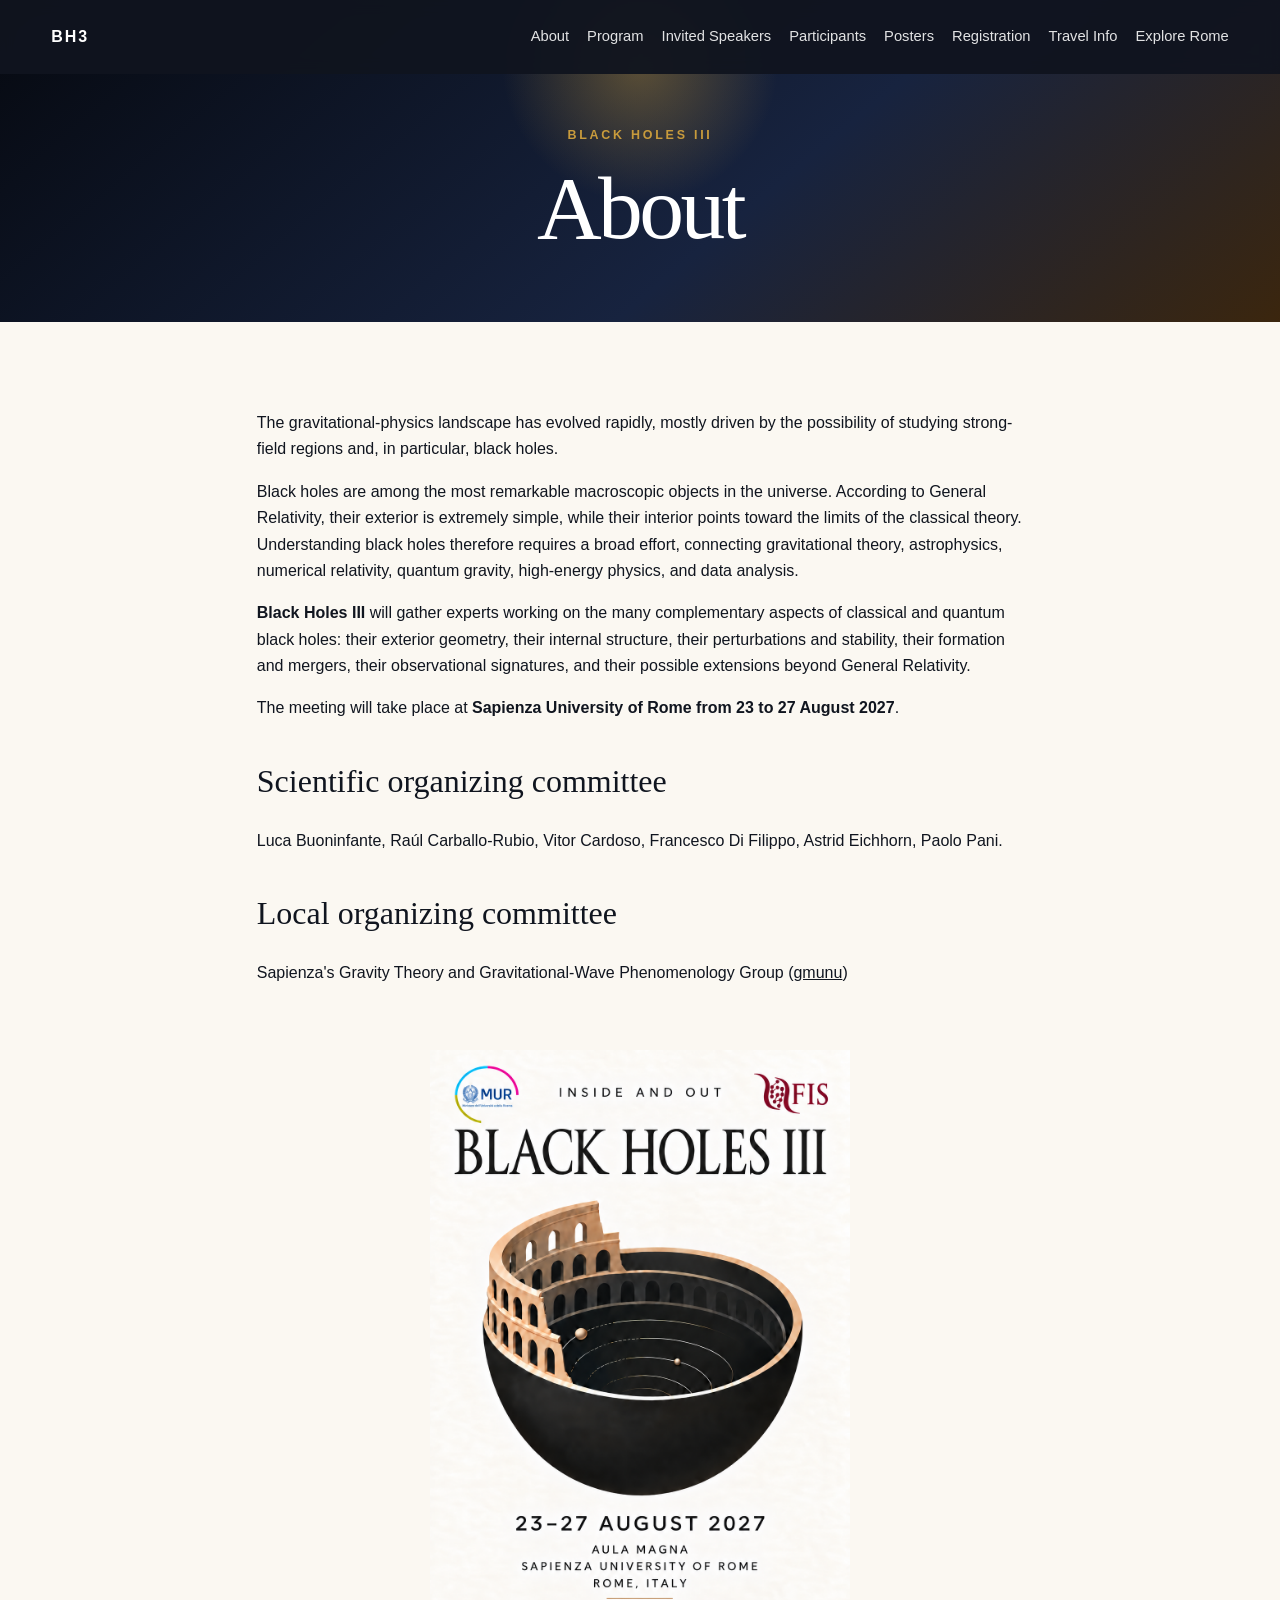
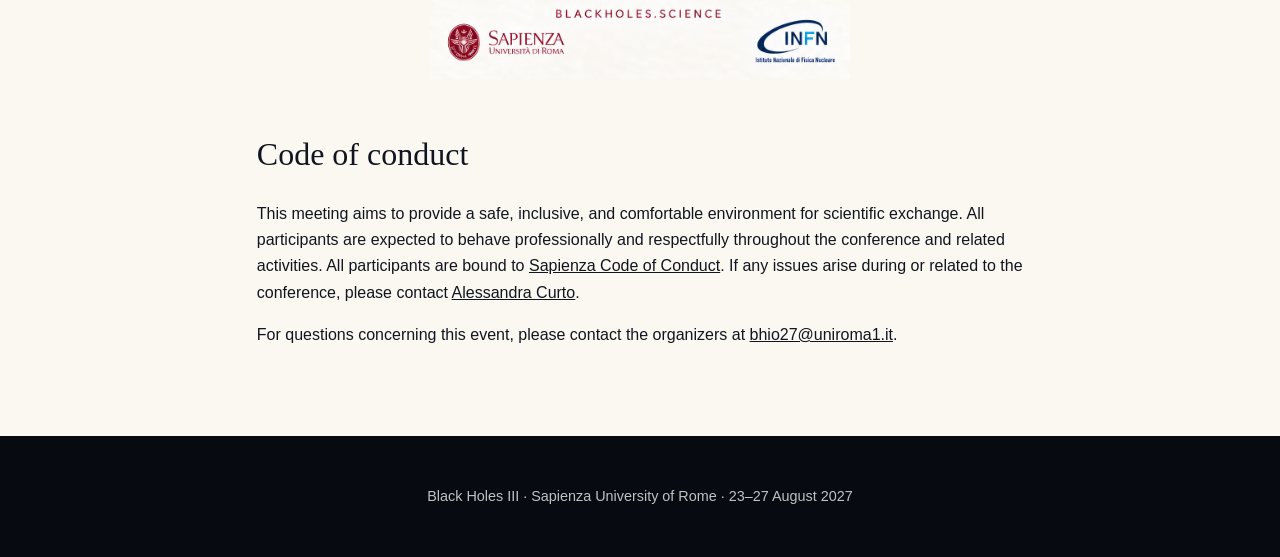
==== commit 5a2ff034: "poster" ====
--- a/about.html
+++ b/about.html
@@ -26,12 +26,12 @@
 
 <div class="about-logo-block">
   <a
-    href="assets/poster.pdf"
+    href="assets/poster2.pdf"
     download
     aria-label="Download the Black Holes III poster as a PDF"
   >
     <img
-      src="assets/poster.png"
+      src="assets/poster2.png"
       alt="Black Holes III poster — click to download the PDF"
       class="about-logo"
     >
